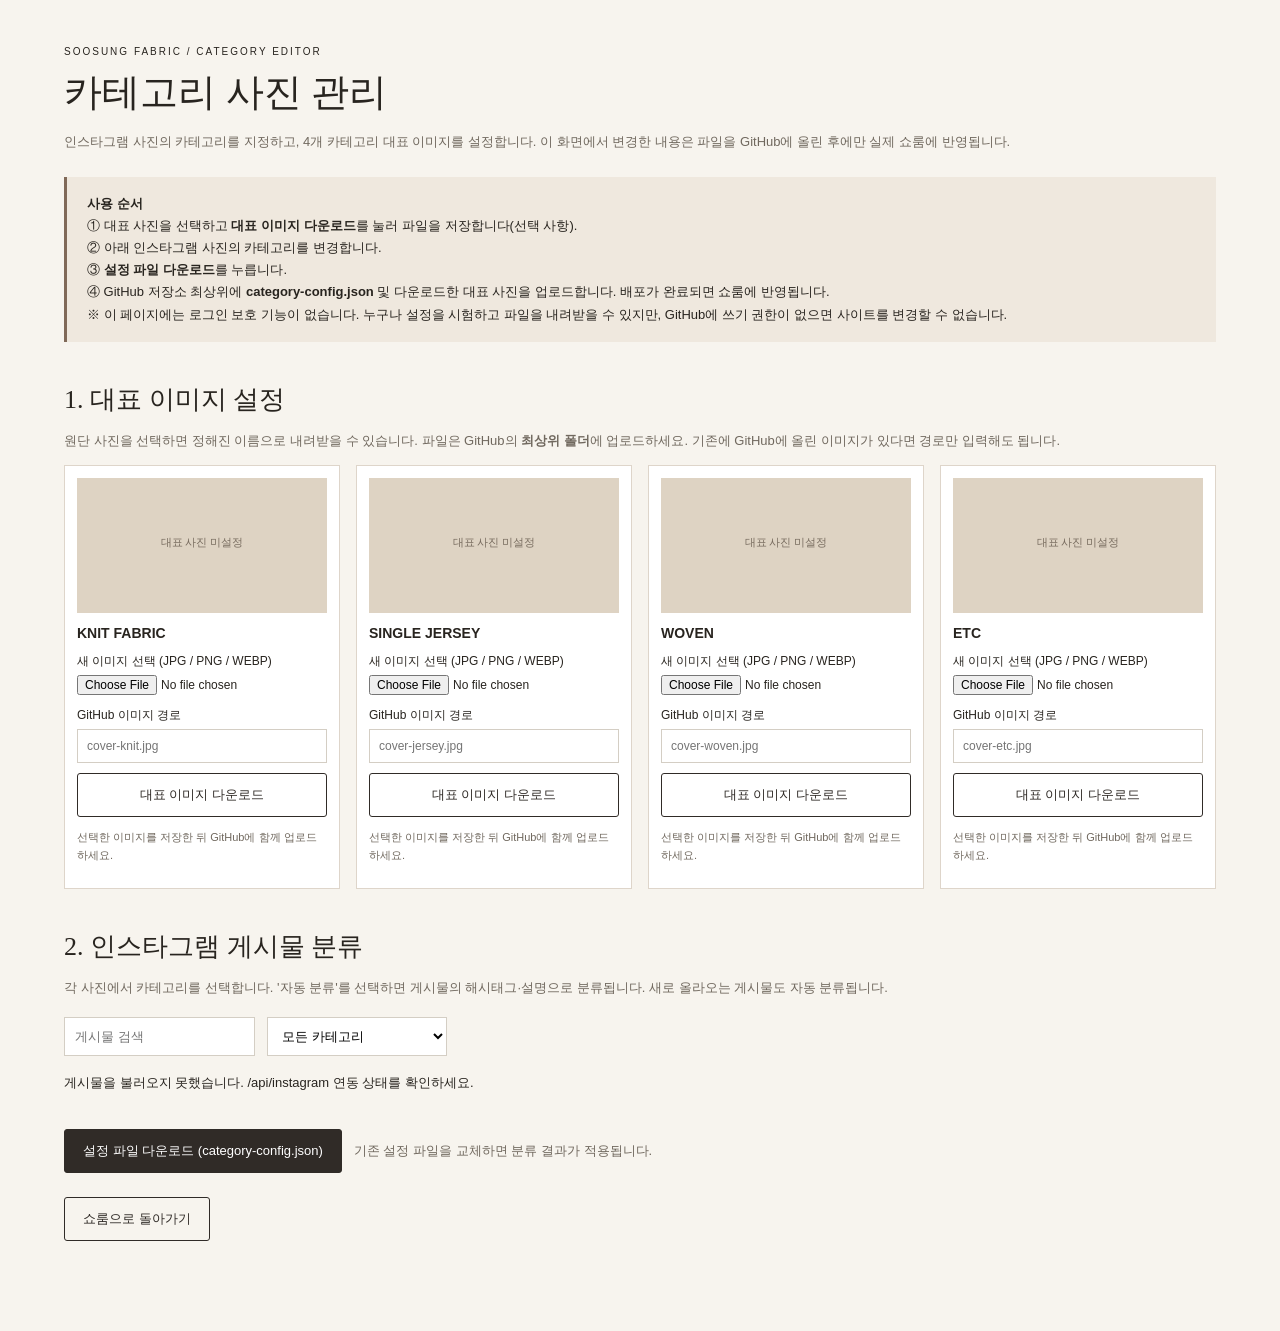
==== admin.html @ ebcec846 "Add files via upload" ====
<!doctype html>
<html lang="ko"><head><meta charset="utf-8"><meta name="viewport" content="width=device-width,initial-scale=1">
<title>SOOSUNG FABRIC — Category Editor</title><link rel="stylesheet" href="style.css"></head>
<body class="admin-page"><main class="admin-wrap">
<p class="eyebrow">SOOSUNG FABRIC / CATEGORY EDITOR</p>
<h1>카테고리 사진 관리</h1>
<p class="admin-muted">인스타그램 사진의 카테고리를 지정하고, 4개 카테고리 대표 이미지를 설정합니다. 이 화면에서 변경한 내용은 파일을 GitHub에 올린 후에만 실제 쇼룸에 반영됩니다.</p>
<div class="admin-note"><strong>사용 순서</strong><br>
① 대표 사진을 선택하고 <b>대표 이미지 다운로드</b>를 눌러 파일을 저장합니다(선택 사항).<br>
② 아래 인스타그램 사진의 카테고리를 변경합니다.<br>
③ <b>설정 파일 다운로드</b>를 누릅니다.<br>
④ GitHub 저장소 최상위에 <b>category-config.json</b> 및 다운로드한 대표 사진을 업로드합니다. 배포가 완료되면 쇼룸에 반영됩니다.<br>
※ 이 페이지에는 로그인 보호 기능이 없습니다. 누구나 설정을 시험하고 파일을 내려받을 수 있지만, GitHub에 쓰기 권한이 없으면 사이트를 변경할 수 없습니다.</div>
<h2>1. 대표 이미지 설정</h2>
<p class="admin-muted">원단 사진을 선택하면 정해진 이름으로 내려받을 수 있습니다. 파일은 GitHub의 <b>최상위 폴더</b>에 업로드하세요. 기존에 GitHub에 올린 이미지가 있다면 경로만 입력해도 됩니다.</p>
<div class="admin-covers" id="adminCovers"></div>
<h2>2. 인스타그램 게시물 분류</h2>
<p class="admin-muted">각 사진에서 카테고리를 선택합니다. '자동 분류'를 선택하면 게시물의 해시태그·설명으로 분류됩니다. 새로 올라오는 게시물도 자동 분류됩니다.</p>
<div class="admin-toolbar"><input id="adminSearch" placeholder="게시물 검색" aria-label="게시물 검색"><select id="adminFilter" aria-label="카테고리 필터"><option value="all">모든 카테고리</option><option value="knit">KNIT FABRIC</option><option value="jersey">SINGLE JERSEY</option><option value="woven">WOVEN</option><option value="etc">ETC</option></select></div>
<p class="admin-status" id="adminStatus">게시물을 불러오는 중…</p><div class="admin-posts" id="adminPosts"></div>
<div class="admin-actions"><button id="downloadConfig" class="admin-primary" type="button">설정 파일 다운로드 (category-config.json)</button><span class="admin-muted">기존 설정 파일을 교체하면 분류 결과가 적용됩니다.</span></div>
<a class="admin-secondary" href="/" style="display:inline-block;text-decoration:none">쇼룸으로 돌아가기</a>
</main><script src="admin.js"></script></body></html>
---- style.css ----
:root{--paper:#f5f1e9;--ink:#28241f;--line:#cfc7ba;--cream:#ece2d4}*{box-sizing:border-box}html{scroll-behavior:smooth}body{margin:0;background:#f7f4ee;color:var(--ink);font-family:"DM Sans",sans-serif}.topbar{height:76px;display:grid;grid-template-columns:1fr auto 1fr;align-items:center;padding:0 5.5vw;background:#fbf9f5;border-bottom:1px solid #ddd6cc;position:sticky;top:0;z-index:20}.brand{text-decoration:none;color:inherit;display:flex;flex-direction:column;width:max-content}.brand span,h1,h2,.cat>span{font-family:"Playfair Display",serif}.brand span{font-size:21px}.brand small{font-size:8px;letter-spacing:2px}.topbar nav{display:flex;gap:34px}.topbar nav a{text-decoration:none;color:inherit;font-size:13px}.search{justify-self:end;border:1px solid #d4cec4;border-radius:24px;padding:8px 14px;width:220px;display:flex}.search input{border:0;outline:0;background:transparent;width:100%}.hero{min-height:520px;display:grid;grid-template-columns:40% 1fr;position:relative;overflow:hidden;background:linear-gradient(115deg,#716455,#b6a18a 45%,#ded1bd)}.hero-copy{padding:65px 0 60px 6.5vw;color:white;z-index:3}.eyebrow{font-size:10px;letter-spacing:2px}.hero h1{font-size:52px;line-height:1.02;font-weight:500;margin:22px 0}.hero-copy>p:not(.eyebrow){font-size:13px;letter-spacing:.3px}.outline-btn,.dark-btn{display:inline-block;margin-top:22px;padding:14px 20px;border:1px solid currentColor;color:inherit;text-decoration:none;font-size:11px}.hero-art{position:absolute;inset:0 0 0 37%;transform:rotate(-7deg);opacity:.96}.roll{position:absolute;width:72%;height:105px;border-radius:60px;box-shadow:0 18px 30px #0003;background-size:34px 34px}.r1{top:30px;left:13%;background-color:#e6d9c5;background-image:radial-gradient(#a64d47 2px,transparent 3px),radial-gradient(#65705d 2px,transparent 3px)}.r2{top:125px;left:6%;background-color:#c7b897;background-image:radial-gradient(#365e73 2px,transparent 3px),radial-gradient(#e9e2d1 2px,transparent 3px)}.r3{top:220px;left:14%;background-color:#ded1c3;background-image:radial-gradient(#8c3734 2px,transparent 3px)}.r4{top:315px;left:7%;background-color:#7d6c5e;background-image:linear-gradient(45deg,#efe3ce 25%,transparent 25%,transparent 75%,#efe3ce 75%)}.r5{top:410px;left:16%;background-color:#e2d5be;background-image:radial-gradient(#26333a 3px,transparent 4px)}.collection{position:absolute;right:4vw;top:50px;width:245px;background:#f8f4ede8;padding:25px;color:#302b25;z-index:5}.collection>div{border-top:1px solid #c9c0b4;padding:18px 0;display:flex;flex-direction:column}.collection b{font-family:"Playfair Display";font-size:18px}.collection span{font-size:12px;margin-top:4px}.section{padding:54px 3.5vw}.section-head{display:flex;justify-content:space-between;align-items:end;margin-bottom:22px}.section h2{font-weight:500;font-size:29px;margin:0}.section-head p,.about>p,.contact p{font-size:12px;color:#777066}.text-btn{border:0;background:none}.categories{display:grid;grid-template-columns:repeat(4,1fr);gap:12px}.cat{height:240px;border:0;text-align:left;padding:175px 18px 15px;cursor:pointer;position:relative;overflow:hidden;background:#d9cbbb}.cat:before{content:"";position:absolute;inset:0;opacity:.85}.cat span,.cat small{position:relative;display:block;background:#f7f4eee6;width:calc(100% + 36px);margin-left:-18px;padding-left:18px}.cat span{font-size:18px;padding-top:10px}.cat small{font-size:10px;padding-top:5px;padding-bottom:10px;color:#777}.knit:before{background:repeating-linear-gradient(45deg,#563f37 0 14px,#d5c1a5 14px 28px,#8b2f35 28px 42px)}.jersey:before{background-color:#e7ddcc;background-image:radial-gradient(#b33f36 3px,transparent 4px);background-size:35px 35px}.woven:before{background:repeating-linear-gradient(90deg,#73808b 0 8px,#d6c3aa 8px 18px,#8c6458 18px 23px)}.etc:before{background-color:#a7a69b;background-image:radial-gradient(#e9d6ca 4px,transparent 5px);background-size:28px 28px}.filters{display:flex;gap:7px;flex-wrap:wrap}.filters button{border:1px solid #d0c8bc;background:transparent;border-radius:20px;padding:8px 13px;font-size:10px;cursor:pointer}.filters button.active{background:#302b27;color:white}.grid{display:grid;grid-template-columns:repeat(4,1fr);gap:24px 14px}.card{cursor:pointer}.swatch{height:260px;position:relative;background-color:#ddd;background-size:36px 36px;transition:.25s}.card:hover .swatch{transform:translateY(-3px)}.badge{position:absolute;top:10px;left:10px;background:white;padding:5px 9px;border-radius:15px;font-size:9px}.card h3{font-size:13px;margin:10px 0 3px}.card p{font-size:10px;color:#746e66;margin:0}.about{max-width:800px;padding-top:90px;padding-bottom:90px}.about h2{font-size:45px;margin:15px 0}.contact{display:grid;grid-template-columns:1fr 1fr;background:#e9e1d5}.dark-btn{background:#302b27;color:white;border-color:#302b27;cursor:pointer}footer{padding:28px 4vw;font-size:10px;display:flex;justify-content:space-between}.modal{display:none;position:fixed;inset:0;background:#0008;z-index:50;align-items:center;justify-content:center;padding:20px}.modal.open{display:flex}.modal-card{background:#f8f5ef;max-width:820px;width:100%;display:grid;grid-template-columns:1fr 1fr;position:relative}.modal-image{min-height:430px;background-size:36px 36px}.modal-info{padding:55px 38px}.modal-info h2{font-family:"Playfair Display";font-size:30px}.close{position:absolute;right:15px;top:10px;border:0;background:none;font-size:30px;cursor:pointer}@media(max-width:850px){.topbar{grid-template-columns:1fr auto}.topbar nav{display:none}.search{width:150px}.hero{grid-template-columns:1fr}.hero-art{left:30%;opacity:.55}.collection{display:none}.categories,.grid{grid-template-columns:repeat(2,1fr)}.section-head{align-items:flex-start;gap:18px;flex-direction:column}.modal-card{grid-template-columns:1fr}.modal-image{min-height:280px}}@media(max-width:520px){.hero h1{font-size:39px}.hero-copy{padding-left:7vw}.categories,.grid{grid-template-columns:1fr 1fr}.cat{height:180px;padding-top:115px}.swatch{height:190px}.search{display:none}.about h2{font-size:34px}.contact{grid-template-columns:1fr}}
/* Custom category cover photos; original patterned tiles remain as fallbacks. */
.cat.has-cover::before{background-image:var(--cover-image)!important;background-size:cover!important;background-position:center!important;opacity:1}
.cat.has-cover::after{content:"";position:absolute;inset:0;background:linear-gradient(to bottom,transparent 45%,#00000012 100%);pointer-events:none}
.cat.has-cover span,.cat.has-cover small{z-index:1}
.cat:focus-visible,.card:focus-visible{outline:3px solid #8d6f5a;outline-offset:3px}
/* Admin page styles */
.admin-page{background:#f7f4ee;min-height:100vh}
.admin-wrap{max-width:1200px;margin:0 auto;padding:36px 24px 90px}
.admin-wrap h1{font-family:"Playfair Display",serif;font-size:38px;font-weight:500;margin:8px 0}
.admin-wrap h2{font-family:"Playfair Display",serif;font-size:26px;font-weight:500;margin:40px 0 12px}
.admin-muted{font-size:13px;color:#70685e;line-height:1.7}
.admin-note{background:#efe8de;border-left:3px solid #806958;padding:16px 20px;font-size:13px;line-height:1.7;margin:24px 0}
.admin-actions{display:flex;flex-wrap:wrap;align-items:center;gap:12px;margin:24px 0}
.admin-primary,.admin-secondary{font:inherit;font-size:13px;border:1px solid #302b27;border-radius:3px;padding:12px 18px;cursor:pointer}
.admin-primary{background:#302b27;color:white}.admin-secondary{background:transparent;color:#302b27}
.admin-covers{display:grid;grid-template-columns:repeat(4,minmax(0,1fr));gap:16px}
.admin-cover{background:#fff;border:1px solid #ded5ca;padding:12px;min-width:0}
.admin-cover img{width:100%;height:135px;object-fit:cover;background:#d9cbbb;display:block}
.admin-cover h3{font-size:14px;margin:12px 0}
.admin-cover label{font-size:12px;display:block;margin:12px 0 5px}
.admin-cover input[type=file],.admin-cover input[type=text]{width:100%;font-size:12px;max-width:100%}
.admin-cover input[type=text]{padding:9px;border:1px solid #d4cec4}
.admin-cover button{margin-top:10px;width:100%}
.admin-cover .admin-muted{font-size:11px}
.admin-toolbar{display:flex;gap:12px;flex-wrap:wrap;margin:18px 0}
.admin-toolbar input,.admin-toolbar select{padding:10px;border:1px solid #d4cec4;background:white;min-width:180px}
.admin-posts{display:grid;grid-template-columns:repeat(4,minmax(0,1fr));gap:16px}
.admin-post{background:white;border:1px solid #ded5ca;padding:10px;min-width:0}
.admin-post img{width:100%;aspect-ratio:1;object-fit:cover;background:#e9e1d5}
.admin-post p{font-size:12px;line-height:1.5;min-height:40px;max-height:40px;overflow:hidden}
.admin-post small{display:block;color:#746e66;font-size:10px;overflow-wrap:anywhere}
.admin-post select{width:100%;padding:9px;border:1px solid #d4cec4;background:#fff;margin-top:10px}
.admin-post a{display:inline-block;font-size:11px;margin-top:8px;color:#51463d}
.admin-status{font-size:13px;min-height:18px}
@media(max-width:850px){.admin-covers,.admin-posts{grid-template-columns:repeat(2,minmax(0,1fr))}}
@media(max-width:520px){.admin-wrap{padding:20px 12px 60px}.admin-covers,.admin-posts{grid-template-columns:1fr 1fr;gap:8px}.admin-cover{padding:8px}.admin-cover img{height:100px}.admin-wrap h1{font-size:29px}}
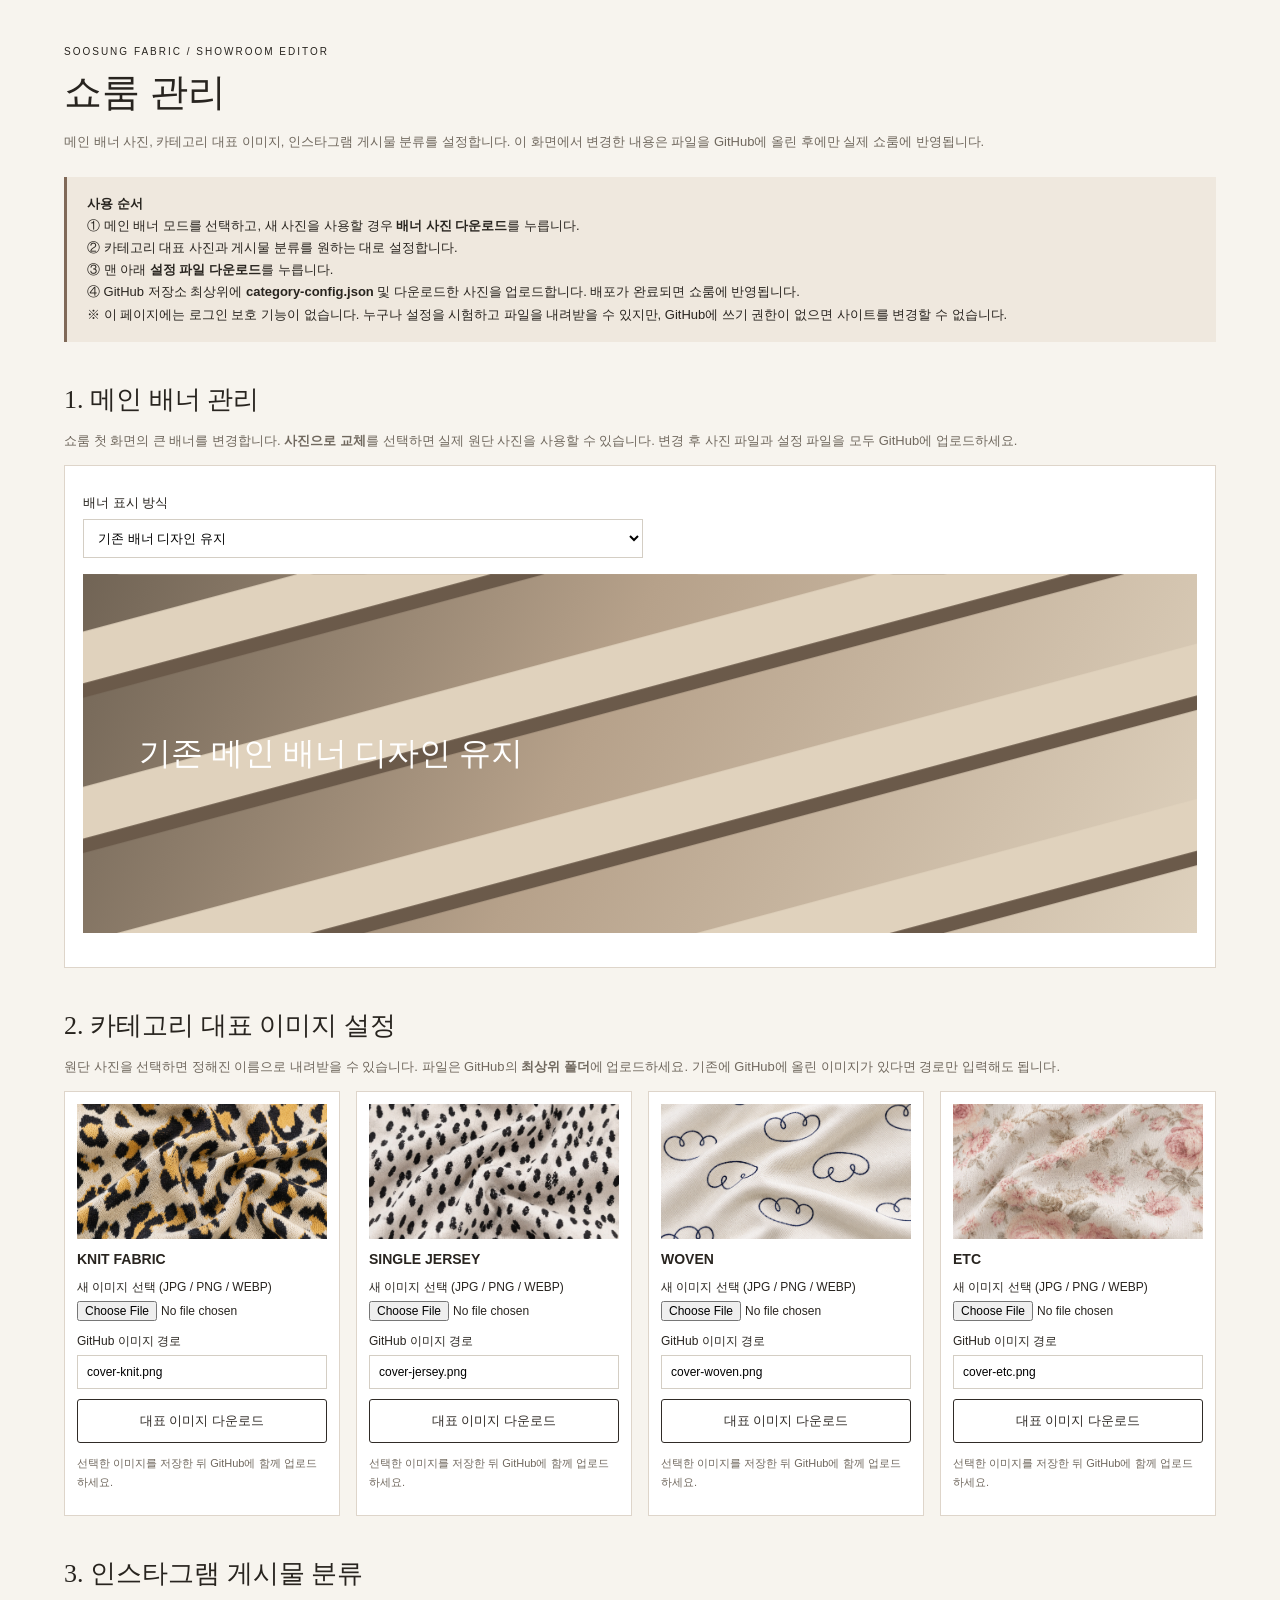
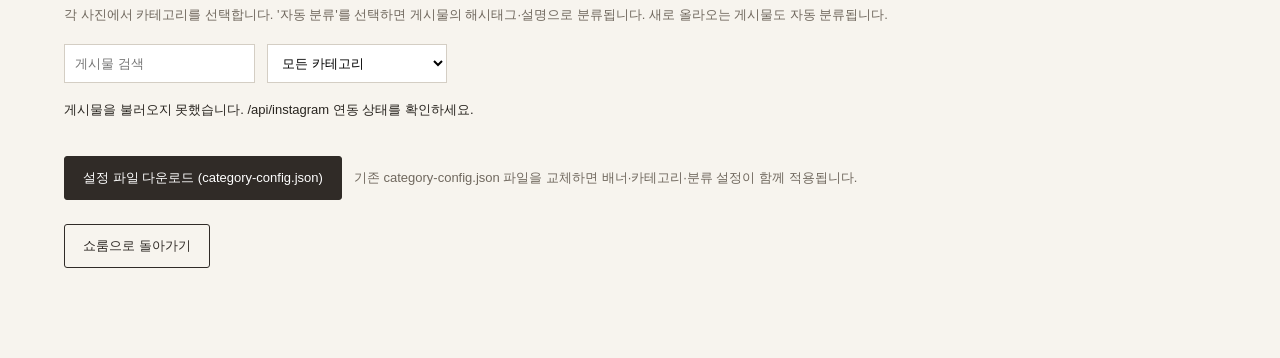
==== commit 2d0c2dbc: "Add files via upload" ====
--- a/admin.html
+++ b/admin.html
@@ -1,23 +1,45 @@
 <!doctype html>
 <html lang="ko"><head><meta charset="utf-8"><meta name="viewport" content="width=device-width,initial-scale=1">
-<title>SOOSUNG FABRIC — Category Editor</title><link rel="stylesheet" href="style.css"></head>
+<title>SOOSUNG FABRIC — Showroom Editor</title><link rel="stylesheet" href="style.css"></head>
 <body class="admin-page"><main class="admin-wrap">
-<p class="eyebrow">SOOSUNG FABRIC / CATEGORY EDITOR</p>
-<h1>카테고리 사진 관리</h1>
-<p class="admin-muted">인스타그램 사진의 카테고리를 지정하고, 4개 카테고리 대표 이미지를 설정합니다. 이 화면에서 변경한 내용은 파일을 GitHub에 올린 후에만 실제 쇼룸에 반영됩니다.</p>
+<p class="eyebrow">SOOSUNG FABRIC / SHOWROOM EDITOR</p>
+<h1>쇼룸 관리</h1>
+<p class="admin-muted">메인 배너 사진, 카테고리 대표 이미지, 인스타그램 게시물 분류를 설정합니다. 이 화면에서 변경한 내용은 파일을 GitHub에 올린 후에만 실제 쇼룸에 반영됩니다.</p>
 <div class="admin-note"><strong>사용 순서</strong><br>
-① 대표 사진을 선택하고 <b>대표 이미지 다운로드</b>를 눌러 파일을 저장합니다(선택 사항).<br>
-② 아래 인스타그램 사진의 카테고리를 변경합니다.<br>
-③ <b>설정 파일 다운로드</b>를 누릅니다.<br>
-④ GitHub 저장소 최상위에 <b>category-config.json</b> 및 다운로드한 대표 사진을 업로드합니다. 배포가 완료되면 쇼룸에 반영됩니다.<br>
+① 메인 배너 모드를 선택하고, 새 사진을 사용할 경우 <b>배너 사진 다운로드</b>를 누릅니다.<br>
+② 카테고리 대표 사진과 게시물 분류를 원하는 대로 설정합니다.<br>
+③ 맨 아래 <b>설정 파일 다운로드</b>를 누릅니다.<br>
+④ GitHub 저장소 최상위에 <b>category-config.json</b> 및 다운로드한 사진을 업로드합니다. 배포가 완료되면 쇼룸에 반영됩니다.<br>
 ※ 이 페이지에는 로그인 보호 기능이 없습니다. 누구나 설정을 시험하고 파일을 내려받을 수 있지만, GitHub에 쓰기 권한이 없으면 사이트를 변경할 수 없습니다.</div>
-<h2>1. 대표 이미지 설정</h2>
+<h2>1. 메인 배너 관리</h2>
+<p class="admin-muted">쇼룸 첫 화면의 큰 배너를 변경합니다. <b>사진으로 교체</b>를 선택하면 실제 원단 사진을 사용할 수 있습니다. 변경 후 사진 파일과 설정 파일을 모두 GitHub에 업로드하세요.</p>
+<section class="admin-hero-panel">
+  <label for="heroMode">배너 표시 방식</label>
+  <select id="heroMode">
+    <option value="original">기존 배너 디자인 유지</option>
+    <option value="photo">내 사진으로 교체</option>
+    <option value="plain">패턴 그림 제거 (기존 배경색 + 문구)</option>
+    <option value="hidden">배너 전체 숨기기</option>
+  </select>
+  <div class="admin-hero-preview" id="heroPreview"><span id="heroPreviewText">메인 배너 미리보기</span></div>
+  <div id="heroPhotoFields" class="admin-hero-fields" hidden>
+    <label for="heroFile">새 배너 사진 선택 (JPG / PNG / WEBP, 최대 10MB)</label>
+    <input id="heroFile" type="file" accept="image/jpeg,image/png,image/webp">
+    <label for="heroPath">GitHub 배너 이미지 경로</label>
+    <input id="heroPath" type="text" placeholder="hero-banner.jpg" autocomplete="off">
+    <label for="heroPosition">사진 위치</label>
+    <select id="heroPosition"><option value="center">가운데</option><option value="left">왼쪽</option><option value="right">오른쪽</option><option value="top">위쪽</option><option value="bottom">아래쪽</option></select>
+    <button type="button" id="downloadHero" class="admin-secondary" disabled>배너 사진 다운로드</button>
+    <p class="admin-muted" id="heroHelp">새 사진을 선택하면 다운로드 버튼이 활성화됩니다. GitHub에 이미 업로드된 사진은 경로만 입력할 수 있습니다.</p>
+  </div>
+</section>
+<h2>2. 카테고리 대표 이미지 설정</h2>
 <p class="admin-muted">원단 사진을 선택하면 정해진 이름으로 내려받을 수 있습니다. 파일은 GitHub의 <b>최상위 폴더</b>에 업로드하세요. 기존에 GitHub에 올린 이미지가 있다면 경로만 입력해도 됩니다.</p>
 <div class="admin-covers" id="adminCovers"></div>
-<h2>2. 인스타그램 게시물 분류</h2>
+<h2>3. 인스타그램 게시물 분류</h2>
 <p class="admin-muted">각 사진에서 카테고리를 선택합니다. '자동 분류'를 선택하면 게시물의 해시태그·설명으로 분류됩니다. 새로 올라오는 게시물도 자동 분류됩니다.</p>
 <div class="admin-toolbar"><input id="adminSearch" placeholder="게시물 검색" aria-label="게시물 검색"><select id="adminFilter" aria-label="카테고리 필터"><option value="all">모든 카테고리</option><option value="knit">KNIT FABRIC</option><option value="jersey">SINGLE JERSEY</option><option value="woven">WOVEN</option><option value="etc">ETC</option></select></div>
 <p class="admin-status" id="adminStatus">게시물을 불러오는 중…</p><div class="admin-posts" id="adminPosts"></div>
-<div class="admin-actions"><button id="downloadConfig" class="admin-primary" type="button">설정 파일 다운로드 (category-config.json)</button><span class="admin-muted">기존 설정 파일을 교체하면 분류 결과가 적용됩니다.</span></div>
+<div class="admin-actions"><button id="downloadConfig" class="admin-primary" type="button">설정 파일 다운로드 (category-config.json)</button><span class="admin-muted">기존 category-config.json 파일을 교체하면 배너·카테고리·분류 설정이 함께 적용됩니다.</span></div>
 <a class="admin-secondary" href="/" style="display:inline-block;text-decoration:none">쇼룸으로 돌아가기</a>
 </main><script src="admin.js"></script></body></html>
--- a/style.css
+++ b/style.css
@@ -35,3 +35,23 @@
 .admin-status{font-size:13px;min-height:18px}
 @media(max-width:850px){.admin-covers,.admin-posts{grid-template-columns:repeat(2,minmax(0,1fr))}}
 @media(max-width:520px){.admin-wrap{padding:20px 12px 60px}.admin-covers,.admin-posts{grid-template-columns:1fr 1fr;gap:8px}.admin-cover{padding:8px}.admin-cover img{height:100px}.admin-wrap h1{font-size:29px}}
+
+/* Main hero banner modes, controlled by category-config.json */
+.hero.hero-photo{background-image:linear-gradient(90deg,rgba(39,31,25,.66),rgba(39,31,25,.1)),var(--hero-image);background-size:cover;background-position:var(--hero-position,center);background-repeat:no-repeat}
+.hero.hero-photo .hero-art,.hero.hero-plain .hero-art{display:none}
+.hero.hero-plain{background:#8f7e6c}
+.hero.hero-hidden{display:none}
+/* Main hero editor */
+.admin-hero-panel{border:1px solid #ded5ca;background:#fff;padding:18px;max-width:100%}
+.admin-hero-panel label{display:block;font-size:13px;margin:10px 0 7px}
+.admin-hero-panel input[type=file],.admin-hero-panel input[type=text],.admin-hero-panel select{display:block;width:100%;max-width:560px;border:1px solid #d4cec4;background:#fff;padding:10px;font:inherit;font-size:13px}
+.admin-hero-panel input[type=file]{border:0;padding-left:0}
+.admin-hero-panel .admin-secondary{margin-top:14px}
+.admin-hero-preview{margin:16px 0;aspect-ratio:3.1/1;min-height:150px;display:flex;align-items:center;padding:24px 5%;background:linear-gradient(115deg,#716455,#b6a18a 45%,#ded1bd);background-size:cover;background-position:center;color:white;overflow:hidden}
+.admin-hero-preview span{font-family:"Playfair Display",serif;font-size:clamp(18px,3vw,32px);max-width:70%;line-height:1.15}
+.admin-hero-preview.mode-hidden{background:#eee8df;color:#60574f;border:1px dashed #c9bdb0;justify-content:center;text-align:center}
+.admin-hero-preview.mode-hidden span{font:13px "DM Sans",sans-serif}
+.admin-hero-preview.mode-plain{background:#8f7e6c}
+.admin-hero-preview.mode-original{background:repeating-linear-gradient(165deg,transparent 0 55px,#e0d2bd 56px 105px,#6b5a4a 106px 119px,transparent 120px 150px),linear-gradient(115deg,#716455,#b6a18a 45%,#ded1bd)}
+.admin-hero-fields[hidden]{display:none}
+@media(max-width:520px){.admin-hero-preview{aspect-ratio:2/1;padding:16px}.admin-hero-preview span{max-width:100%}}
